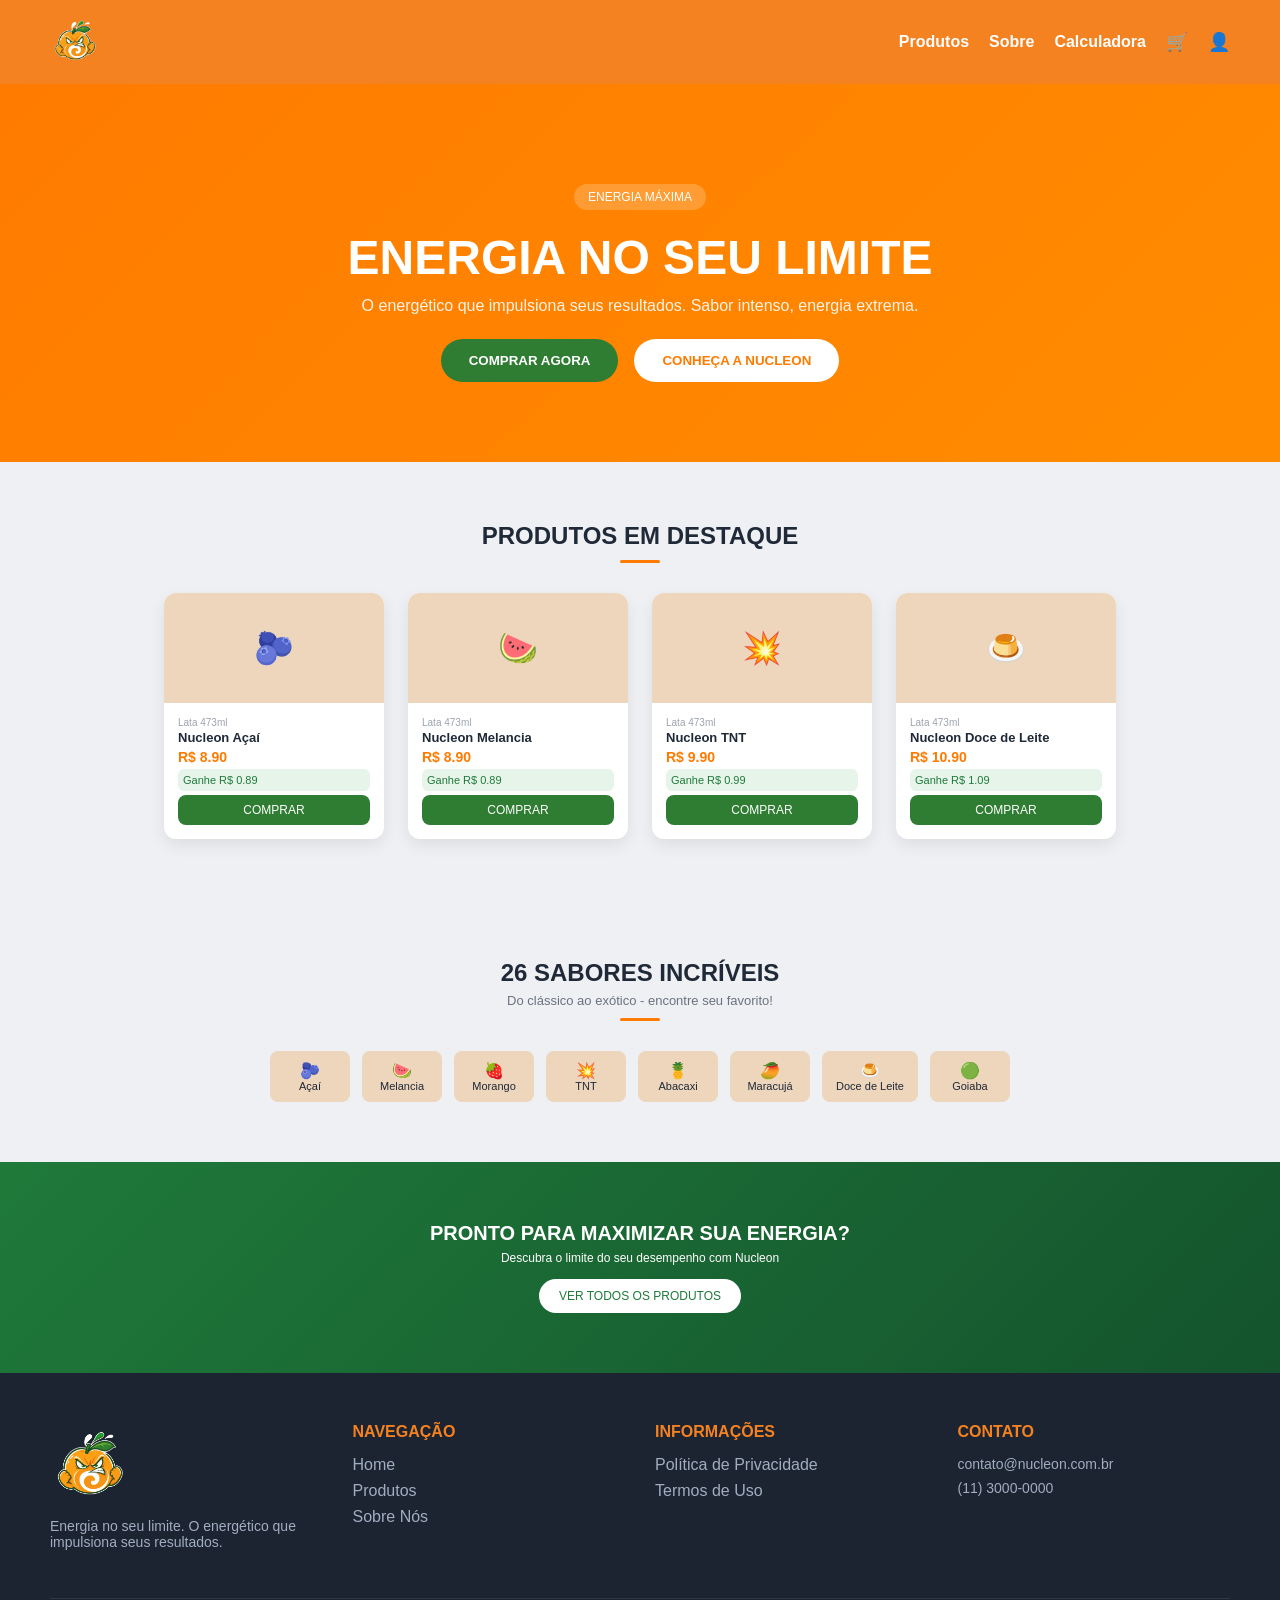
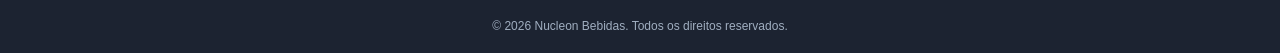
==== index.html @ 339d1299 "Página inicial" ====
<!DOCTYPE html>
<html lang="pt-BR">

<head>
  <meta charset="UTF-8">
  <meta name="viewport" content="width=device-width, initial-scale=1.0">
  <title>Nucleon</title>

  <link rel="stylesheet" href="style.css">
  <link rel="stylesheet" href="styleIndex.css">
  <link href="https://fonts.googleapis.com/css2?family=Inter:wght@400;500;600;700&display=swap" rel="stylesheet">

</head>

<body>

  <!-- Topbar -->

  <header class="topbar">
    <div class="logo-container">
      <!-- Imagem substituindo o texto "energia" -->
      <img src="images/logo.png" alt="Logo Nucleon" class="logo-img">
    </div>
    <nav class="nav-links">
      <a href="produtos.html">Produtos</a>
      <a href="sobre.html">Sobre</a>
      <a href="calculadora.html">Calculadora</a>
      <button class="icon-btn">🛒</button>
      <button class="icon-btn">👤</button>
    </nav>
  </header>

  <!-- Main -->

  <section class="hero">
    <div class="hero-content">
      <span class="badge">ENERGIA MÁXIMA</span>
      <h1>ENERGIA NO SEU LIMITE</h1>
      <p>O energético que impulsiona seus resultados. Sabor intenso, energia extrema.</p>
      <div class="hero-buttons">
        <button class="btn-primary">COMPRAR AGORA</button>
        <button class="btn-secondary">CONHEÇA A NUCLEON</button>
      </div>
    </div>
  </section>

  <section class="section">
    <div class="title">PRODUTOS EM DESTAQUE</div>
    <div class="line"></div>

    <div class="grid">
      <div class="card">
        <div class="card-top">🫐</div>
        <div class="card-body">
          <div class="small">Lata 473ml</div>
          <h4>Nucleon Açaí</h4>
          <div class="price">R$ 8.90</div>
          <div class="cash">Ganhe R$ 0.89</div><button class="btn">COMPRAR</button>
        </div>
      </div>
      <div class="card">
        <div class="card-top">🍉</div>
        <div class="card-body">
          <div class="small">Lata 473ml</div>
          <h4>Nucleon Melancia</h4>
          <div class="price">R$ 8.90</div>
          <div class="cash">Ganhe R$ 0.89</div><button class="btn">COMPRAR</button>
        </div>
      </div>
      <div class="card">
        <div class="card-top">💥</div>
        <div class="card-body">
          <div class="small">Lata 473ml</div>
          <h4>Nucleon TNT</h4>
          <div class="price">R$ 9.90</div>
          <div class="cash">Ganhe R$ 0.99</div><button class="btn">COMPRAR</button>
        </div>
      </div>
      <div class="card">
        <div class="card-top">🍮</div>
        <div class="card-body">
          <div class="small">Lata 473ml</div>
          <h4>Nucleon Doce de Leite</h4>
          <div class="price">R$ 10.90</div>
          <div class="cash">Ganhe R$ 1.09</div><button class="btn">COMPRAR</button>
        </div>
      </div>
    </div>
  </section>

  <section class="section">
    <div class="title">26 SABORES INCRÍVEIS</div>
    <div class="subtitle">Do clássico ao exótico - encontre seu favorito!</div>
    <div class="line"></div>

    <div class="flavors">
      <div class="flavor"><span>🫐</span>Açaí</div>
      <div class="flavor"><span>🍉</span>Melancia</div>
      <div class="flavor"><span>🍓</span>Morango</div>
      <div class="flavor"><span>💥</span>TNT</div>
      <div class="flavor"><span>🍍</span>Abacaxi</div>
      <div class="flavor"><span>🥭</span>Maracujá</div>
      <div class="flavor"><span>🍮</span>Doce de Leite</div>
      <div class="flavor"><span>🟢</span>Goiaba</div>
    </div>
  </section>

  <div class="cta">
    <h2>PRONTO PARA MAXIMIZAR SUA ENERGIA?</h2>
    <p>Descubra o limite do seu desempenho com Nucleon</p>
    <button>VER TODOS OS PRODUTOS</button>
  </div>

  <!-- Footer -->
  <footer class="site-footer">
    <div class="footer-grid">
      <div class="footer-col">
        <img src="images/logo.png" alt="Nucleon" class="footer-logo">
        <p>Energia no seu limite. O energético que impulsiona seus resultados.</p>
      </div>
      <div class="footer-col">
        <h4>NAVEGAÇÃO</h4>
        <a href="index.html">Home</a>
        <a href="produtos.html">Produtos</a>
        <a href="sobre.html">Sobre Nós</a>
      </div>
      <div class="footer-col">
        <h4>INFORMAÇÕES</h4>
        <a href="#">Política de Privacidade</a>
        <a href="#">Termos de Uso</a>
      </div>
      <div class="footer-col">
        <h4>CONTATO</h4>
        <p>contato@nucleon.com.br</p>
        <p>(11) 3000-0000</p>
      </div>
    </div>
    <div class="footer-bottom">
      <p>© 2026 Nucleon Bebidas. Todos os direitos reservados.</p>
    </div>
  </footer>

</body>

</html>
---- style.css ----
/* Reseta margens e define fonte padrão */
* {
    margin: 0;
    padding: 0;
    box-sizing: border-box;
    font-family: sans-serif;
}

/* ================= TOPBAR ================= */
.topbar {
    display: flex;
    justify-content: space-between;
    align-items: center;
    background-color: #f58220;
    padding: 15px 50px;
}

.logo-img {
    height: 50px;
}

.nav-links {
    display: flex;
    align-items: center;
    gap: 20px;
}

.nav-links a {
    color: #ffffff;
    text-decoration: none;
    font-weight: bold;
}

.icon-btn {
    background: none;
    border: none;
    color: white;
    cursor: pointer;
    font-size: 18px;
}

/* ================= FOOTER ================= */
.footer-logo {
    height: 80px;
    /* Define altura padrão */
    margin-bottom: 15px;
    /* Espaçamento entre a logo e o texto */
    display: block;
}

.site-footer {
    background-color: #1c2331;
    color: #ffffff;
    padding: 50px 50px 20px 50px;
}

.footer-grid {
    display: flex;
    justify-content: space-between;
    flex-wrap: wrap;
    gap: 30px;
}

.footer-col {
    flex: 1;
    min-width: 200px;
}

.footer-col h4 {
    color: #f58220;
    margin-bottom: 15px;
}

.footer-col a {
    display: block;
    color: #a0aec0;
    text-decoration: none;
    margin-bottom: 8px;
}

.footer-col p {
    color: #a0aec0;
    margin-bottom: 8px;
    font-size: 14px;
}

.footer-bottom {
    margin-top: 40px;
    padding-top: 20px;
    border-top: 1px solid #2d3748;
    text-align: center;
    font-size: 12px;
    color: #a0aec0;
}
---- styleIndex.css ----
:root{
--orange:#FF7B00;
--green:#1F7A3A;
--bg:#EEF0F3;
--dark:#0B1726;
--soft:#EED6BD;
}

*{margin:0;padding:0;box-sizing:border-box}

body{
font-family:'Inter',sans-serif;
background:var(--bg);
color:#1f2937;
}

.section{padding:60px 20px}
.title{text-align:center;font-size:24px;font-weight:700}
.subtitle{text-align:center;color:#6b7280;margin-top:6px;font-size:13px}
.line{width:40px;height:3px;background:var(--orange);margin:10px auto 30px;border-radius:3px}


.bar{
background:var(--orange);
color:#fff;
padding:10px 40px;
display:flex;
justify-content:space-between;
font-size:12px;
}


.hero{
background:linear-gradient(135deg,#ff7b00,#ff8c00);
color:#fff;
text-align:center;
padding:100px 20px 80px;
}

.hero-content{max-width:800px;margin:auto}

.badge{
display:inline-block;
background:rgba(255,255,255,0.2);
padding:6px 14px;
border-radius:20px;
font-size:12px;
margin-bottom:20px;
}

.hero h1{
font-size:48px;
font-weight:800;
margin-bottom:12px;
}

.hero p{
font-size:16px;
opacity:.9;
}

.hero-buttons{
margin-top:24px;
display:flex;
justify-content:center;
gap:16px;
}

.btn-primary{
background:#2e7d32;
color:#fff;
border:none;
padding:14px 28px;
border-radius:30px;
font-weight:600;
}

.btn-secondary{
background:#fff;
color:#ff7b00;
border:none;
padding:14px 28px;
border-radius:30px;
font-weight:600;
}


.grid{
display:grid;
grid-template-columns:repeat(4,220px);
justify-content:center;
gap:24px;
}

.card{
background:#fff;
border-radius:12px;
box-shadow:0 6px 16px rgba(0,0,0,0.08);
overflow:hidden;
}

.card-top{
background:var(--soft);
height:110px;
display:flex;
align-items:center;
justify-content:center;
font-size:32px;
}

.card-body{padding:14px}

.small{font-size:10px;color:#9ca3af}

.card-body h4{font-size:13px;margin:2px 0}

.price{
color:var(--orange);
font-weight:700;
font-size:14px;
margin:4px 0;
}

.cash{
background:#e6f4ea;
color:#1F7A3A;
font-size:11px;
padding:5px;
border-radius:6px;
margin:4px 0;
}

.btn{
background:#2e7d32;
color:#fff;
border:none;
padding:8px;
border-radius:8px;
width:100%;
font-size:12px;
}


.flavors{
display:flex;
justify-content:center;
gap:12px;
margin-top:20px;
}

.flavor{
background:#EED6BD;
padding:10px 14px;
border-radius:8px;
font-size:11px;
text-align:center;
min-width:80px;
}

.flavor span{
display:block;
font-size:16px;
}


.cta{
background:linear-gradient(135deg,#1F7A3A,#14532d);
color:#fff;
text-align:center;
padding:60px 20px;
}

.cta h2{font-size:20px}
.cta p{font-size:12px;margin-top:6px}

.cta button{
margin-top:14px;
background:#fff;
color:#1F7A3A;
border:none;
padding:10px 20px;
border-radius:20px;
font-size:12px;
}

.bottom{
margin-top:20px;
border-top:1px solid rgba(255,255,255,0.1);
padding-top:10px;
text-align:center;
font-size:11px;
color:#9ca3af;
}


@media(max-width:900px){
.grid{grid-template-columns:repeat(2,1fr)}
.flavors{flex-wrap:wrap}
}
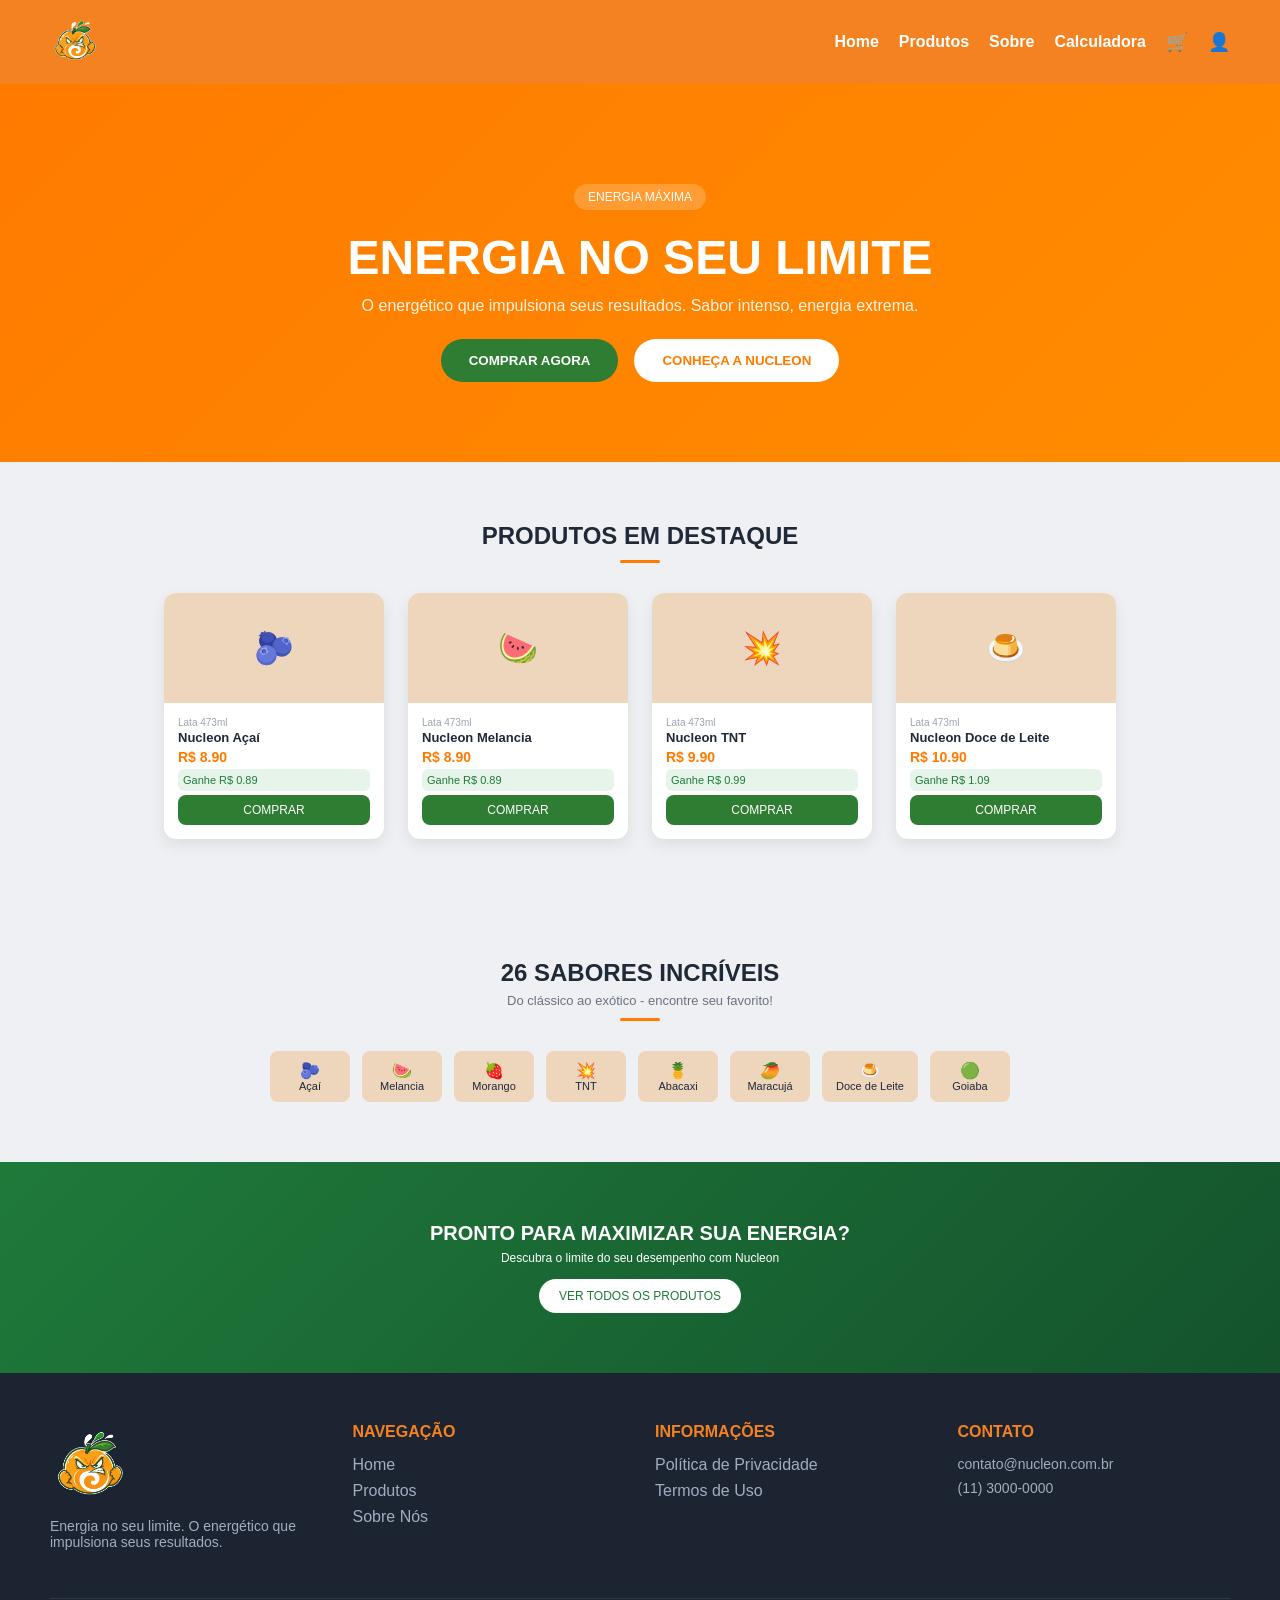
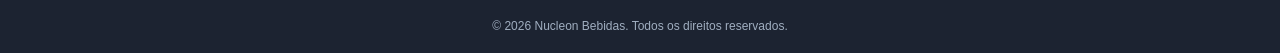
==== commit ebb10a09: "Add files via upload" ====
--- a/index.html
+++ b/index.html
@@ -22,11 +22,12 @@
       <img src="images/logo.png" alt="Logo Nucleon" class="logo-img">
     </div>
     <nav class="nav-links">
-      <a href="produtos.html">Produtos</a>
-      <a href="sobre.html">Sobre</a>
+      <a href="index.html">Home</a>
+      <a href="#">Produtos</a>
+      <a href="#">Sobre</a>
       <a href="calculadora.html">Calculadora</a>
-      <button class="icon-btn">🛒</button>
-      <button class="icon-btn">👤</button>
+      <a href="#"><button class="icon-btn">🛒</button></a>
+      <button class="icon-btn"><a href="login.html">👤</a></button>
     </nav>
   </header>
 
@@ -110,8 +111,8 @@
     <p>Descubra o limite do seu desempenho com Nucleon</p>
     <button>VER TODOS OS PRODUTOS</button>
   </div>
+  <!-- Footer -->
 
-  <!-- Footer -->
   <footer class="site-footer">
     <div class="footer-grid">
       <div class="footer-col">
@@ -121,8 +122,8 @@
       <div class="footer-col">
         <h4>NAVEGAÇÃO</h4>
         <a href="index.html">Home</a>
-        <a href="produtos.html">Produtos</a>
-        <a href="sobre.html">Sobre Nós</a>
+        <a href="#">Produtos</a>
+        <a href="#">Sobre Nós</a>
       </div>
       <div class="footer-col">
         <h4>INFORMAÇÕES</h4>
--- a/styleIndex.css
+++ b/styleIndex.css
@@ -1,200 +1,245 @@
-:root{
---orange:#FF7B00;
---green:#1F7A3A;
---bg:#EEF0F3;
---dark:#0B1726;
---soft:#EED6BD;
-}
-
-*{margin:0;padding:0;box-sizing:border-box}
-
-body{
-font-family:'Inter',sans-serif;
-background:var(--bg);
-color:#1f2937;
-}
-
-.section{padding:60px 20px}
-.title{text-align:center;font-size:24px;font-weight:700}
-.subtitle{text-align:center;color:#6b7280;margin-top:6px;font-size:13px}
-.line{width:40px;height:3px;background:var(--orange);margin:10px auto 30px;border-radius:3px}
-
-
-.bar{
-background:var(--orange);
-color:#fff;
-padding:10px 40px;
-display:flex;
-justify-content:space-between;
-font-size:12px;
-}
-
-
-.hero{
-background:linear-gradient(135deg,#ff7b00,#ff8c00);
-color:#fff;
-text-align:center;
-padding:100px 20px 80px;
-}
-
-.hero-content{max-width:800px;margin:auto}
-
-.badge{
-display:inline-block;
-background:rgba(255,255,255,0.2);
-padding:6px 14px;
-border-radius:20px;
-font-size:12px;
-margin-bottom:20px;
-}
-
-.hero h1{
-font-size:48px;
-font-weight:800;
-margin-bottom:12px;
-}
-
-.hero p{
-font-size:16px;
-opacity:.9;
-}
-
-.hero-buttons{
-margin-top:24px;
-display:flex;
-justify-content:center;
-gap:16px;
-}
-
-.btn-primary{
-background:#2e7d32;
-color:#fff;
-border:none;
-padding:14px 28px;
-border-radius:30px;
-font-weight:600;
-}
-
-.btn-secondary{
-background:#fff;
-color:#ff7b00;
-border:none;
-padding:14px 28px;
-border-radius:30px;
-font-weight:600;
-}
-
-
-.grid{
-display:grid;
-grid-template-columns:repeat(4,220px);
-justify-content:center;
-gap:24px;
-}
-
-.card{
-background:#fff;
-border-radius:12px;
-box-shadow:0 6px 16px rgba(0,0,0,0.08);
-overflow:hidden;
-}
-
-.card-top{
-background:var(--soft);
-height:110px;
-display:flex;
-align-items:center;
-justify-content:center;
-font-size:32px;
-}
-
-.card-body{padding:14px}
-
-.small{font-size:10px;color:#9ca3af}
-
-.card-body h4{font-size:13px;margin:2px 0}
-
-.price{
-color:var(--orange);
-font-weight:700;
-font-size:14px;
-margin:4px 0;
-}
-
-.cash{
-background:#e6f4ea;
-color:#1F7A3A;
-font-size:11px;
-padding:5px;
-border-radius:6px;
-margin:4px 0;
-}
-
-.btn{
-background:#2e7d32;
-color:#fff;
-border:none;
-padding:8px;
-border-radius:8px;
-width:100%;
-font-size:12px;
-}
-
-
-.flavors{
-display:flex;
-justify-content:center;
-gap:12px;
-margin-top:20px;
-}
-
-.flavor{
-background:#EED6BD;
-padding:10px 14px;
-border-radius:8px;
-font-size:11px;
-text-align:center;
-min-width:80px;
-}
-
-.flavor span{
-display:block;
-font-size:16px;
-}
-
-
-.cta{
-background:linear-gradient(135deg,#1F7A3A,#14532d);
-color:#fff;
-text-align:center;
-padding:60px 20px;
-}
-
-.cta h2{font-size:20px}
-.cta p{font-size:12px;margin-top:6px}
-
-.cta button{
-margin-top:14px;
-background:#fff;
-color:#1F7A3A;
-border:none;
-padding:10px 20px;
-border-radius:20px;
-font-size:12px;
-}
-
-.bottom{
-margin-top:20px;
-border-top:1px solid rgba(255,255,255,0.1);
-padding-top:10px;
-text-align:center;
-font-size:11px;
-color:#9ca3af;
-}
-
-
-@media(max-width:900px){
-.grid{grid-template-columns:repeat(2,1fr)}
-.flavors{flex-wrap:wrap}
-}
-
+:root {
+    --orange: #FF7B00;
+    --green: #1F7A3A;
+    --bg: #EEF0F3;
+    --dark: #0B1726;
+    --soft: #EED6BD;
+}
+
+* {
+    margin: 0;
+    padding: 0;
+    box-sizing: border-box
+}
+
+body {
+    font-family: 'Inter', sans-serif;
+    background: var(--bg);
+    color: #1f2937;
+}
+
+.section {
+    padding: 60px 20px
+}
+
+.title {
+    text-align: center;
+    font-size: 24px;
+    font-weight: 700
+}
+
+.subtitle {
+    text-align: center;
+    color: #6b7280;
+    margin-top: 6px;
+    font-size: 13px
+}
+
+.line {
+    width: 40px;
+    height: 3px;
+    background: var(--orange);
+    margin: 10px auto 30px;
+    border-radius: 3px
+}
+
+
+.bar {
+    background: var(--orange);
+    color: #fff;
+    padding: 10px 40px;
+    display: flex;
+    justify-content: space-between;
+    font-size: 12px;
+}
+
+
+.hero {
+    background: linear-gradient(135deg, #ff7b00, #ff8c00);
+    color: #fff;
+    text-align: center;
+    padding: 100px 20px 80px;
+}
+
+.hero-content {
+    max-width: 800px;
+    margin: auto
+}
+
+.badge {
+    display: inline-block;
+    background: rgba(255, 255, 255, 0.2);
+    padding: 6px 14px;
+    border-radius: 20px;
+    font-size: 12px;
+    margin-bottom: 20px;
+}
+
+.hero h1 {
+    font-size: 48px;
+    font-weight: 800;
+    margin-bottom: 12px;
+}
+
+.hero p {
+    font-size: 16px;
+    opacity: .9;
+}
+
+.hero-buttons {
+    margin-top: 24px;
+    display: flex;
+    justify-content: center;
+    gap: 16px;
+}
+
+.btn-primary {
+    background: #2e7d32;
+    color: #fff;
+    border: none;
+    padding: 14px 28px;
+    border-radius: 30px;
+    font-weight: 600;
+}
+
+.btn-secondary {
+    background: #fff;
+    color: #ff7b00;
+    border: none;
+    padding: 14px 28px;
+    border-radius: 30px;
+    font-weight: 600;
+}
+
+
+.grid {
+    display: grid;
+    grid-template-columns: repeat(4, 220px);
+    justify-content: center;
+    gap: 24px;
+}
+
+.card {
+    background: #fff;
+    border-radius: 12px;
+    box-shadow: 0 6px 16px rgba(0, 0, 0, 0.08);
+    overflow: hidden;
+}
+
+.card-top {
+    background: var(--soft);
+    height: 110px;
+    display: flex;
+    align-items: center;
+    justify-content: center;
+    font-size: 32px;
+}
+
+.card-body {
+    padding: 14px
+}
+
+.small {
+    font-size: 10px;
+    color: #9ca3af
+}
+
+.card-body h4 {
+    font-size: 13px;
+    margin: 2px 0
+}
+
+.price {
+    color: var(--orange);
+    font-weight: 700;
+    font-size: 14px;
+    margin: 4px 0;
+}
+
+.cash {
+    background: #e6f4ea;
+    color: #1F7A3A;
+    font-size: 11px;
+    padding: 5px;
+    border-radius: 6px;
+    margin: 4px 0;
+}
+
+.btn {
+    background: #2e7d32;
+    color: #fff;
+    border: none;
+    padding: 8px;
+    border-radius: 8px;
+    width: 100%;
+    font-size: 12px;
+}
+
+
+.flavors {
+    display: flex;
+    justify-content: center;
+    gap: 12px;
+    margin-top: 20px;
+}
+
+.flavor {
+    background: #EED6BD;
+    padding: 10px 14px;
+    border-radius: 8px;
+    font-size: 11px;
+    text-align: center;
+    min-width: 80px;
+}
+
+.flavor span {
+    display: block;
+    font-size: 16px;
+}
+
+
+.cta {
+    background: linear-gradient(135deg, #1F7A3A, #14532d);
+    color: #fff;
+    text-align: center;
+    padding: 60px 20px;
+}
+
+.cta h2 {
+    font-size: 20px
+}
+
+.cta p {
+    font-size: 12px;
+    margin-top: 6px
+}
+
+.cta button {
+    margin-top: 14px;
+    background: #fff;
+    color: #1F7A3A;
+    border: none;
+    padding: 10px 20px;
+    border-radius: 20px;
+    font-size: 12px;
+}
+
+.bottom {
+    margin-top: 20px;
+    border-top: 1px solid rgba(255, 255, 255, 0.1);
+    padding-top: 10px;
+    text-align: center;
+    font-size: 11px;
+    color: #9ca3af;
+}
+
+
+@media(max-width:900px) {
+    .grid {
+        grid-template-columns: repeat(2, 1fr)
+    }
+
+    .flavors {
+        flex-wrap: wrap
+    }
+}
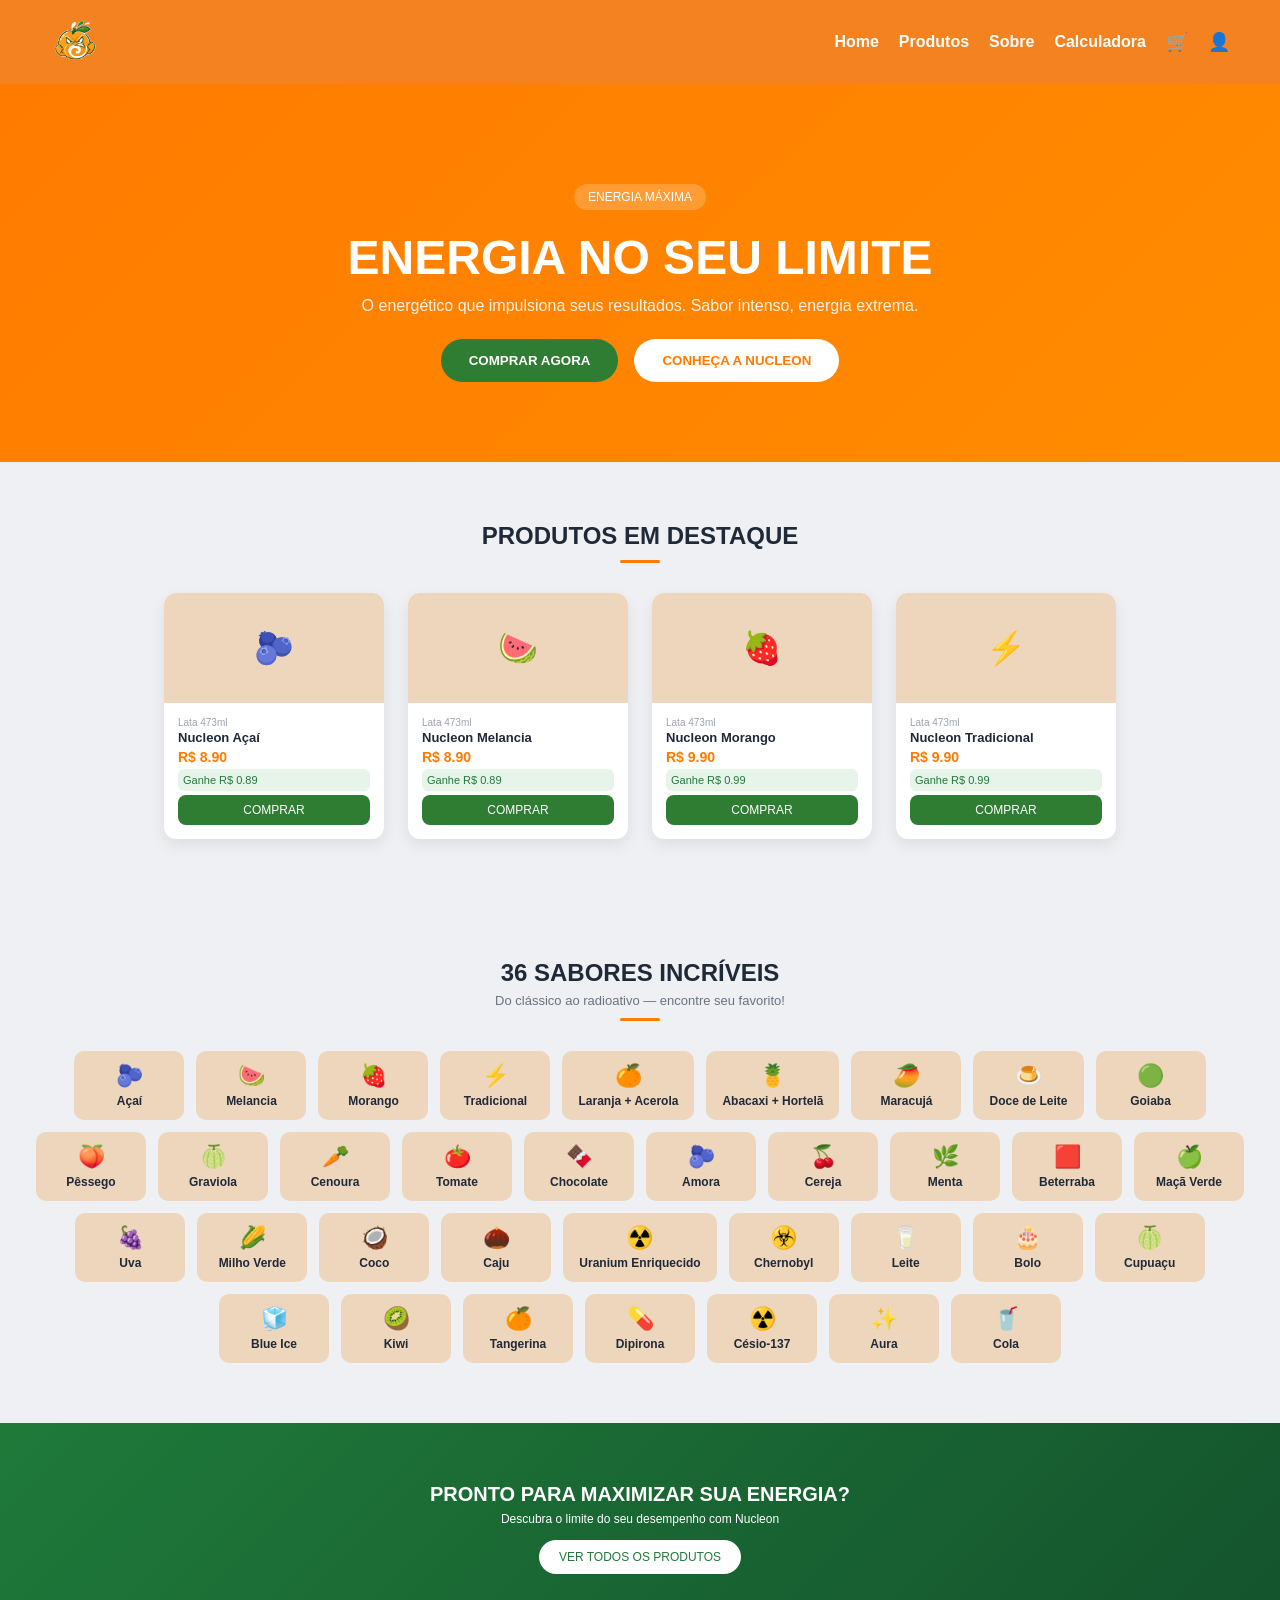
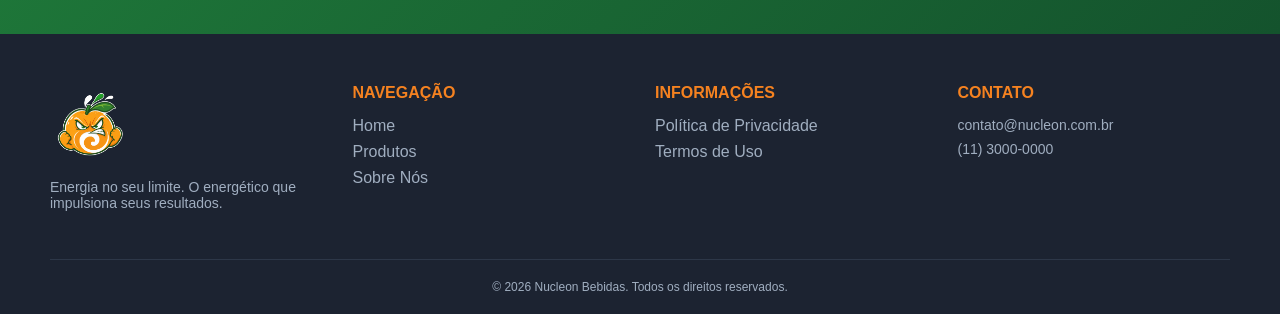
==== commit be50e4fd: "Add files via upload" ====
--- a/index.html
+++ b/index.html
@@ -45,66 +45,101 @@
     </div>
   </section>
 
-  <section class="section">
-    <div class="title">PRODUTOS EM DESTAQUE</div>
-    <div class="line"></div>
+  
+<section class="section">
+  <div class="title">PRODUTOS EM DESTAQUE</div>
+  <div class="line"></div>
 
-    <div class="grid">
-      <div class="card">
-        <div class="card-top">🫐</div>
-        <div class="card-body">
-          <div class="small">Lata 473ml</div>
-          <h4>Nucleon Açaí</h4>
-          <div class="price">R$ 8.90</div>
-          <div class="cash">Ganhe R$ 0.89</div><button class="btn">COMPRAR</button>
-        </div>
-      </div>
-      <div class="card">
-        <div class="card-top">🍉</div>
-        <div class="card-body">
-          <div class="small">Lata 473ml</div>
-          <h4>Nucleon Melancia</h4>
-          <div class="price">R$ 8.90</div>
-          <div class="cash">Ganhe R$ 0.89</div><button class="btn">COMPRAR</button>
-        </div>
-      </div>
-      <div class="card">
-        <div class="card-top">💥</div>
-        <div class="card-body">
-          <div class="small">Lata 473ml</div>
-          <h4>Nucleon TNT</h4>
-          <div class="price">R$ 9.90</div>
-          <div class="cash">Ganhe R$ 0.99</div><button class="btn">COMPRAR</button>
-        </div>
-      </div>
-      <div class="card">
-        <div class="card-top">🍮</div>
-        <div class="card-body">
-          <div class="small">Lata 473ml</div>
-          <h4>Nucleon Doce de Leite</h4>
-          <div class="price">R$ 10.90</div>
-          <div class="cash">Ganhe R$ 1.09</div><button class="btn">COMPRAR</button>
-        </div>
+  <div class="grid">
+    <div class="card">
+      <div class="card-top">🫐</div>
+      <div class="card-body">
+        <div class="small">Lata 473ml</div>
+        <h4>Nucleon Açaí</h4>
+        <div class="price">R$ 8.90</div>
+        <div class="cash">Ganhe R$ 0.89</div>
+        <button class="btn">COMPRAR</button>
       </div>
     </div>
-  </section>
+
+    <div class="card">
+      <div class="card-top">🍉</div>
+      <div class="card-body">
+        <div class="small">Lata 473ml</div>
+        <h4>Nucleon Melancia</h4>
+        <div class="price">R$ 8.90</div>
+        <div class="cash">Ganhe R$ 0.89</div>
+        <button class="btn">COMPRAR</button>
+      </div>
+    </div>
+
+    <div class="card">
+      <div class="card-top">🍓</div>
+      <div class="card-body">
+        <div class="small">Lata 473ml</div>
+        <h4>Nucleon Morango</h4>
+        <div class="price">R$ 9.90</div>
+        <div class="cash">Ganhe R$ 0.99</div>
+        <button class="btn">COMPRAR</button>
+      </div>
+    </div>
+
+    <div class="card">
+      <div class="card-top">⚡</div>
+      <div class="card-body">
+        <div class="small">Lata 473ml</div>
+        <h4>Nucleon Tradicional</h4>
+        <div class="price">R$ 9.90</div>
+        <div class="cash">Ganhe R$ 0.99</div>
+        <button class="btn">COMPRAR</button>
+      </div>
+    </div>
+  </div>
+</section>
 
   <section class="section">
-    <div class="title">26 SABORES INCRÍVEIS</div>
-    <div class="subtitle">Do clássico ao exótico - encontre seu favorito!</div>
-    <div class="line"></div>
+  <div class="title">36 SABORES INCRÍVEIS</div>
+  <div class="subtitle">Do clássico ao radioativo — encontre seu favorito!</div>
+  <div class="line"></div>
 
-    <div class="flavors">
-      <div class="flavor"><span>🫐</span>Açaí</div>
-      <div class="flavor"><span>🍉</span>Melancia</div>
-      <div class="flavor"><span>🍓</span>Morango</div>
-      <div class="flavor"><span>💥</span>TNT</div>
-      <div class="flavor"><span>🍍</span>Abacaxi</div>
-      <div class="flavor"><span>🥭</span>Maracujá</div>
-      <div class="flavor"><span>🍮</span>Doce de Leite</div>
-      <div class="flavor"><span>🟢</span>Goiaba</div>
-    </div>
-  </section>
+  <div class="flavors">
+    <div class="flavor"><span>🫐</span>Açaí</div>
+    <div class="flavor"><span>🍉</span>Melancia</div>
+    <div class="flavor"><span>🍓</span>Morango</div>
+    <div class="flavor"><span>⚡</span>Tradicional</div>
+    <div class="flavor"><span>🍊</span>Laranja + Acerola</div>
+    <div class="flavor"><span>🍍</span>Abacaxi + Hortelã</div>
+    <div class="flavor"><span>🥭</span>Maracujá</div>
+    <div class="flavor"><span>🍮</span>Doce de Leite</div>
+    <div class="flavor"><span>🟢</span>Goiaba</div>
+    <div class="flavor"><span>🍑</span>Pêssego</div>
+    <div class="flavor"><span>🍈</span>Graviola</div>
+    <div class="flavor"><span>🥕</span>Cenoura</div>
+    <div class="flavor"><span>🍅</span>Tomate</div>
+    <div class="flavor"><span>🍫</span>Chocolate</div>
+    <div class="flavor"><span>🫐</span>Amora</div>
+    <div class="flavor"><span>🍒</span>Cereja</div>
+    <div class="flavor"><span>🌿</span>Menta</div>
+    <div class="flavor"><span>🟥</span>Beterraba</div>
+    <div class="flavor"><span>🍏</span>Maçã Verde</div>
+    <div class="flavor"><span>🍇</span>Uva</div>
+    <div class="flavor"><span>🌽</span>Milho Verde</div>
+    <div class="flavor"><span>🥥</span>Coco</div>
+    <div class="flavor"><span>🌰</span>Caju</div>
+    <div class="flavor"><span>☢️</span>Uranium Enriquecido</div>
+    <div class="flavor"><span>☣️</span>Chernobyl</div>
+    <div class="flavor"><span>🥛</span>Leite</div>
+    <div class="flavor"><span>🎂</span>Bolo</div>
+    <div class="flavor"><span>🍈</span>Cupuaçu</div>
+    <div class="flavor"><span>🧊</span>Blue Ice</div>
+    <div class="flavor"><span>🥝</span>Kiwi</div>
+    <div class="flavor"><span>🍊</span>Tangerina</div>
+    <div class="flavor"><span>💊</span>Dipirona</div>
+    <div class="flavor"><span>☢️</span>Césio-137</div>
+    <div class="flavor"><span>✨</span>Aura</div>
+    <div class="flavor"><span>🥤</span>Cola</div>
+  </div>
+</section>
 
   <div class="cta">
     <h2>PRONTO PARA MAXIMIZAR SUA ENERGIA?</h2>
--- a/styleIndex.css
+++ b/styleIndex.css
@@ -1,245 +1,275 @@
-:root {
-    --orange: #FF7B00;
-    --green: #1F7A3A;
-    --bg: #EEF0F3;
-    --dark: #0B1726;
-    --soft: #EED6BD;
-}
-
-* {
-    margin: 0;
-    padding: 0;
-    box-sizing: border-box
-}
-
-body {
-    font-family: 'Inter', sans-serif;
-    background: var(--bg);
-    color: #1f2937;
-}
-
-.section {
-    padding: 60px 20px
-}
-
-.title {
-    text-align: center;
-    font-size: 24px;
-    font-weight: 700
-}
-
-.subtitle {
-    text-align: center;
-    color: #6b7280;
-    margin-top: 6px;
-    font-size: 13px
-}
-
-.line {
-    width: 40px;
-    height: 3px;
-    background: var(--orange);
-    margin: 10px auto 30px;
-    border-radius: 3px
-}
-
-
-.bar {
-    background: var(--orange);
-    color: #fff;
-    padding: 10px 40px;
-    display: flex;
-    justify-content: space-between;
-    font-size: 12px;
-}
-
-
-.hero {
-    background: linear-gradient(135deg, #ff7b00, #ff8c00);
-    color: #fff;
-    text-align: center;
-    padding: 100px 20px 80px;
-}
-
-.hero-content {
-    max-width: 800px;
-    margin: auto
-}
-
-.badge {
-    display: inline-block;
-    background: rgba(255, 255, 255, 0.2);
-    padding: 6px 14px;
-    border-radius: 20px;
-    font-size: 12px;
-    margin-bottom: 20px;
-}
-
-.hero h1 {
-    font-size: 48px;
-    font-weight: 800;
-    margin-bottom: 12px;
-}
-
-.hero p {
-    font-size: 16px;
-    opacity: .9;
-}
-
-.hero-buttons {
-    margin-top: 24px;
-    display: flex;
-    justify-content: center;
-    gap: 16px;
-}
-
-.btn-primary {
-    background: #2e7d32;
-    color: #fff;
-    border: none;
-    padding: 14px 28px;
-    border-radius: 30px;
-    font-weight: 600;
-}
-
-.btn-secondary {
-    background: #fff;
-    color: #ff7b00;
-    border: none;
-    padding: 14px 28px;
-    border-radius: 30px;
-    font-weight: 600;
-}
-
-
-.grid {
-    display: grid;
-    grid-template-columns: repeat(4, 220px);
-    justify-content: center;
-    gap: 24px;
-}
-
-.card {
-    background: #fff;
-    border-radius: 12px;
-    box-shadow: 0 6px 16px rgba(0, 0, 0, 0.08);
-    overflow: hidden;
-}
-
-.card-top {
-    background: var(--soft);
-    height: 110px;
-    display: flex;
-    align-items: center;
-    justify-content: center;
-    font-size: 32px;
-}
-
-.card-body {
-    padding: 14px
-}
-
-.small {
-    font-size: 10px;
-    color: #9ca3af
-}
-
-.card-body h4 {
-    font-size: 13px;
-    margin: 2px 0
-}
-
-.price {
-    color: var(--orange);
-    font-weight: 700;
-    font-size: 14px;
-    margin: 4px 0;
-}
-
-.cash {
-    background: #e6f4ea;
-    color: #1F7A3A;
-    font-size: 11px;
-    padding: 5px;
-    border-radius: 6px;
-    margin: 4px 0;
-}
-
-.btn {
-    background: #2e7d32;
-    color: #fff;
-    border: none;
-    padding: 8px;
-    border-radius: 8px;
-    width: 100%;
-    font-size: 12px;
-}
-
-
-.flavors {
-    display: flex;
-    justify-content: center;
-    gap: 12px;
-    margin-top: 20px;
-}
-
-.flavor {
-    background: #EED6BD;
-    padding: 10px 14px;
-    border-radius: 8px;
-    font-size: 11px;
-    text-align: center;
-    min-width: 80px;
-}
-
-.flavor span {
-    display: block;
-    font-size: 16px;
-}
-
-
-.cta {
-    background: linear-gradient(135deg, #1F7A3A, #14532d);
-    color: #fff;
-    text-align: center;
-    padding: 60px 20px;
-}
-
-.cta h2 {
-    font-size: 20px
-}
-
-.cta p {
-    font-size: 12px;
-    margin-top: 6px
-}
-
-.cta button {
-    margin-top: 14px;
-    background: #fff;
-    color: #1F7A3A;
-    border: none;
-    padding: 10px 20px;
-    border-radius: 20px;
-    font-size: 12px;
-}
-
-.bottom {
-    margin-top: 20px;
-    border-top: 1px solid rgba(255, 255, 255, 0.1);
-    padding-top: 10px;
-    text-align: center;
-    font-size: 11px;
-    color: #9ca3af;
-}
-
-
-@media(max-width:900px) {
-    .grid {
-        grid-template-columns: repeat(2, 1fr)
-    }
-
-    .flavors {
-        flex-wrap: wrap
-    }
+:root {
+    --orange: #FF7B00;
+    --green: #1F7A3A;
+    --bg: #EEF0F3;
+    --dark: #0B1726;
+    --soft: #EED6BD;
+}
+
+* {
+    margin: 0;
+    padding: 0;
+    box-sizing: border-box
+}
+
+body {
+    font-family: 'Inter', sans-serif;
+    background: var(--bg);
+    color: #1f2937;
+}
+
+.section {
+    padding: 60px 20px
+}
+
+.title {
+    text-align: center;
+    font-size: 24px;
+    font-weight: 700
+}
+
+.subtitle {
+    text-align: center;
+    color: #6b7280;
+    margin-top: 6px;
+    font-size: 13px
+}
+
+.line {
+    width: 40px;
+    height: 3px;
+    background: var(--orange);
+    margin: 10px auto 30px;
+    border-radius: 3px
+}
+
+
+.bar {
+    background: var(--orange);
+    color: #fff;
+    padding: 10px 40px;
+    display: flex;
+    justify-content: space-between;
+    font-size: 12px;
+}
+
+
+.hero {
+    background: linear-gradient(135deg, #ff7b00, #ff8c00);
+    color: #fff;
+    text-align: center;
+    padding: 100px 20px 80px;
+}
+
+.hero-content {
+    max-width: 800px;
+    margin: auto
+}
+
+.badge {
+    display: inline-block;
+    background: rgba(255, 255, 255, 0.2);
+    padding: 6px 14px;
+    border-radius: 20px;
+    font-size: 12px;
+    margin-bottom: 20px;
+}
+
+.hero h1 {
+    font-size: 48px;
+    font-weight: 800;
+    margin-bottom: 12px;
+}
+
+.hero p {
+    font-size: 16px;
+    opacity: .9;
+}
+
+.hero-buttons {
+    margin-top: 24px;
+    display: flex;
+    justify-content: center;
+    gap: 16px;
+}
+
+.btn-primary {
+    background: #2e7d32;
+    color: #fff;
+    border: none;
+    padding: 14px 28px;
+    border-radius: 30px;
+    font-weight: 600;
+}
+
+.btn-secondary {
+    background: #fff;
+    color: #ff7b00;
+    border: none;
+    padding: 14px 28px;
+    border-radius: 30px;
+    font-weight: 600;
+}
+
+
+.grid {
+    display: grid;
+    grid-template-columns: repeat(4, 220px);
+    justify-content: center;
+    gap: 24px;
+}
+
+.card {
+    background: #fff;
+    border-radius: 12px;
+    box-shadow: 0 6px 16px rgba(0, 0, 0, 0.08);
+    overflow: hidden;
+}
+
+.card-top {
+    background: var(--soft);
+    height: 110px;
+    display: flex;
+    align-items: center;
+    justify-content: center;
+    font-size: 32px;
+}
+
+.card-body {
+    padding: 14px
+}
+
+.small {
+    font-size: 10px;
+    color: #9ca3af
+}
+
+.card-body h4 {
+    font-size: 13px;
+    margin: 2px 0
+}
+
+.price {
+    color: var(--orange);
+    font-weight: 700;
+    font-size: 14px;
+    margin: 4px 0;
+}
+
+.cash {
+    background: #e6f4ea;
+    color: #1F7A3A;
+    font-size: 11px;
+    padding: 5px;
+    border-radius: 6px;
+    margin: 4px 0;
+}
+
+.btn {
+    background: #2e7d32;
+    color: #fff;
+    border: none;
+    padding: 8px;
+    border-radius: 8px;
+    width: 100%;
+    font-size: 12px;
+}
+
+
+.flavors {
+    display: flex;
+    justify-content: center;
+    gap: 12px;
+    margin-top: 20px;
+}
+
+.flavor {
+    background: #EED6BD;
+    padding: 10px 14px;
+    border-radius: 8px;
+    font-size: 11px;
+    text-align: center;
+    min-width: 80px;
+}
+
+.flavor span {
+    display: block;
+    font-size: 16px;
+}
+
+
+.cta {
+    background: linear-gradient(135deg, #1F7A3A, #14532d);
+    color: #fff;
+    text-align: center;
+    padding: 60px 20px;
+}
+
+.cta h2 {
+    font-size: 20px
+}
+
+.cta p {
+    font-size: 12px;
+    margin-top: 6px
+}
+
+.cta button {
+    margin-top: 14px;
+    background: #fff;
+    color: #1F7A3A;
+    border: none;
+    padding: 10px 20px;
+    border-radius: 20px;
+    font-size: 12px;
+}
+
+.bottom {
+    margin-top: 20px;
+    border-top: 1px solid rgba(255, 255, 255, 0.1);
+    padding-top: 10px;
+    text-align: center;
+    font-size: 11px;
+    color: #9ca3af;
+}
+
+
+@media(max-width:900px) {
+    .grid {
+        grid-template-columns: repeat(2, 1fr)
+    }
+
+    .flavors {
+        flex-wrap: wrap
+    }
+}
+
+.flavors {
+    display: flex;
+    justify-content: center;
+    gap: 12px;
+    margin-top: 20px;
+    flex-wrap: wrap;
+}
+
+.flavor {
+    background: #EED6BD;
+    padding: 12px 16px;
+    border-radius: 10px;
+    font-size: 12px;
+    text-align: center;
+    min-width: 110px;
+    font-weight: 600;
+    transition: 0.3s;
+}
+
+.flavor:hover {
+    transform: translateY(-4px);
+    background: #ffddb9;
+}
+
+.flavor span {
+    display: block;
+    font-size: 22px;
+    margin-bottom: 5px;
 }
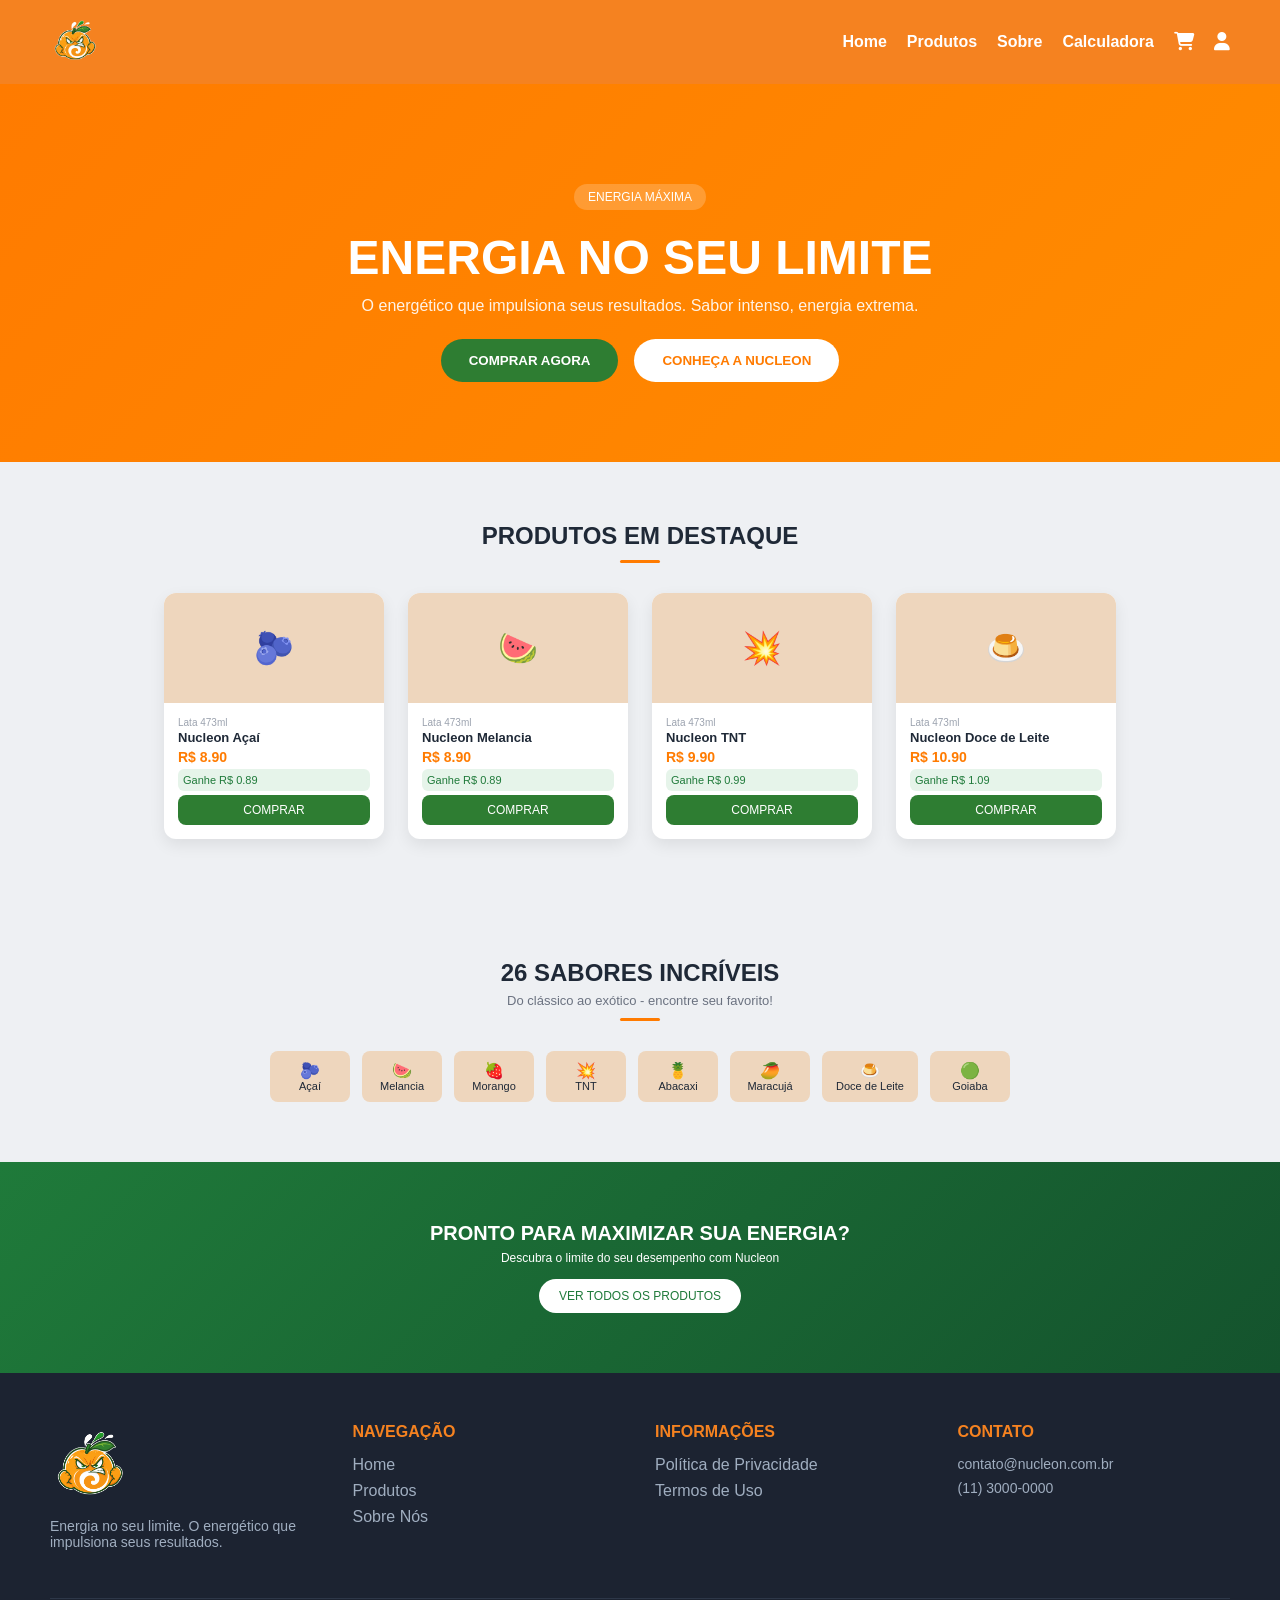
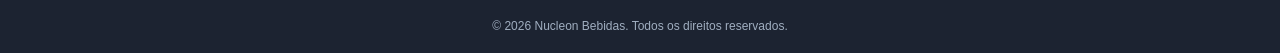
==== commit 714e4b72: "feat: Adicionado tela e topbar Adicionado a tela "sobre.html" Header alterado" ====
--- a/index.html
+++ b/index.html
@@ -9,6 +9,7 @@
   <link rel="stylesheet" href="style.css">
   <link rel="stylesheet" href="styleIndex.css">
   <link href="https://fonts.googleapis.com/css2?family=Inter:wght@400;500;600;700&display=swap" rel="stylesheet">
+  <link rel="stylesheet" href="https://cdnjs.cloudflare.com/ajax/libs/font-awesome/6.4.0/css/all.min.css">
 
 </head>
 
@@ -18,16 +19,15 @@
 
   <header class="topbar">
     <div class="logo-container">
-      <!-- Imagem substituindo o texto "energia" -->
       <img src="images/logo.png" alt="Logo Nucleon" class="logo-img">
     </div>
     <nav class="nav-links">
       <a href="index.html">Home</a>
       <a href="#">Produtos</a>
-      <a href="#">Sobre</a>
+      <a href="sobre.html">Sobre</a>
       <a href="calculadora.html">Calculadora</a>
-      <a href="#"><button class="icon-btn">🛒</button></a>
-      <button class="icon-btn"><a href="login.html">👤</a></button>
+      <a href="#"><button class="icon-btn"><i class="fa-solid fa-cart-shopping"></i></button></a>
+      <a href="login.html"><button class="icon-btn"><i class="fa-solid fa-user"></i></button></a>
     </nav>
   </header>
 
@@ -45,101 +45,66 @@
     </div>
   </section>
 
-  
-<section class="section">
-  <div class="title">PRODUTOS EM DESTAQUE</div>
-  <div class="line"></div>
+  <section class="section">
+    <div class="title">PRODUTOS EM DESTAQUE</div>
+    <div class="line"></div>
 
-  <div class="grid">
-    <div class="card">
-      <div class="card-top">🫐</div>
-      <div class="card-body">
-        <div class="small">Lata 473ml</div>
-        <h4>Nucleon Açaí</h4>
-        <div class="price">R$ 8.90</div>
-        <div class="cash">Ganhe R$ 0.89</div>
-        <button class="btn">COMPRAR</button>
+    <div class="grid">
+      <div class="card">
+        <div class="card-top">🫐</div>
+        <div class="card-body">
+          <div class="small">Lata 473ml</div>
+          <h4>Nucleon Açaí</h4>
+          <div class="price">R$ 8.90</div>
+          <div class="cash">Ganhe R$ 0.89</div><button class="btn">COMPRAR</button>
+        </div>
+      </div>
+      <div class="card">
+        <div class="card-top">🍉</div>
+        <div class="card-body">
+          <div class="small">Lata 473ml</div>
+          <h4>Nucleon Melancia</h4>
+          <div class="price">R$ 8.90</div>
+          <div class="cash">Ganhe R$ 0.89</div><button class="btn">COMPRAR</button>
+        </div>
+      </div>
+      <div class="card">
+        <div class="card-top">💥</div>
+        <div class="card-body">
+          <div class="small">Lata 473ml</div>
+          <h4>Nucleon TNT</h4>
+          <div class="price">R$ 9.90</div>
+          <div class="cash">Ganhe R$ 0.99</div><button class="btn">COMPRAR</button>
+        </div>
+      </div>
+      <div class="card">
+        <div class="card-top">🍮</div>
+        <div class="card-body">
+          <div class="small">Lata 473ml</div>
+          <h4>Nucleon Doce de Leite</h4>
+          <div class="price">R$ 10.90</div>
+          <div class="cash">Ganhe R$ 1.09</div><button class="btn">COMPRAR</button>
+        </div>
       </div>
     </div>
-
-    <div class="card">
-      <div class="card-top">🍉</div>
-      <div class="card-body">
-        <div class="small">Lata 473ml</div>
-        <h4>Nucleon Melancia</h4>
-        <div class="price">R$ 8.90</div>
-        <div class="cash">Ganhe R$ 0.89</div>
-        <button class="btn">COMPRAR</button>
-      </div>
-    </div>
-
-    <div class="card">
-      <div class="card-top">🍓</div>
-      <div class="card-body">
-        <div class="small">Lata 473ml</div>
-        <h4>Nucleon Morango</h4>
-        <div class="price">R$ 9.90</div>
-        <div class="cash">Ganhe R$ 0.99</div>
-        <button class="btn">COMPRAR</button>
-      </div>
-    </div>
-
-    <div class="card">
-      <div class="card-top">⚡</div>
-      <div class="card-body">
-        <div class="small">Lata 473ml</div>
-        <h4>Nucleon Tradicional</h4>
-        <div class="price">R$ 9.90</div>
-        <div class="cash">Ganhe R$ 0.99</div>
-        <button class="btn">COMPRAR</button>
-      </div>
-    </div>
-  </div>
-</section>
+  </section>
 
   <section class="section">
-  <div class="title">36 SABORES INCRÍVEIS</div>
-  <div class="subtitle">Do clássico ao radioativo — encontre seu favorito!</div>
-  <div class="line"></div>
+    <div class="title">26 SABORES INCRÍVEIS</div>
+    <div class="subtitle">Do clássico ao exótico - encontre seu favorito!</div>
+    <div class="line"></div>
 
-  <div class="flavors">
-    <div class="flavor"><span>🫐</span>Açaí</div>
-    <div class="flavor"><span>🍉</span>Melancia</div>
-    <div class="flavor"><span>🍓</span>Morango</div>
-    <div class="flavor"><span>⚡</span>Tradicional</div>
-    <div class="flavor"><span>🍊</span>Laranja + Acerola</div>
-    <div class="flavor"><span>🍍</span>Abacaxi + Hortelã</div>
-    <div class="flavor"><span>🥭</span>Maracujá</div>
-    <div class="flavor"><span>🍮</span>Doce de Leite</div>
-    <div class="flavor"><span>🟢</span>Goiaba</div>
-    <div class="flavor"><span>🍑</span>Pêssego</div>
-    <div class="flavor"><span>🍈</span>Graviola</div>
-    <div class="flavor"><span>🥕</span>Cenoura</div>
-    <div class="flavor"><span>🍅</span>Tomate</div>
-    <div class="flavor"><span>🍫</span>Chocolate</div>
-    <div class="flavor"><span>🫐</span>Amora</div>
-    <div class="flavor"><span>🍒</span>Cereja</div>
-    <div class="flavor"><span>🌿</span>Menta</div>
-    <div class="flavor"><span>🟥</span>Beterraba</div>
-    <div class="flavor"><span>🍏</span>Maçã Verde</div>
-    <div class="flavor"><span>🍇</span>Uva</div>
-    <div class="flavor"><span>🌽</span>Milho Verde</div>
-    <div class="flavor"><span>🥥</span>Coco</div>
-    <div class="flavor"><span>🌰</span>Caju</div>
-    <div class="flavor"><span>☢️</span>Uranium Enriquecido</div>
-    <div class="flavor"><span>☣️</span>Chernobyl</div>
-    <div class="flavor"><span>🥛</span>Leite</div>
-    <div class="flavor"><span>🎂</span>Bolo</div>
-    <div class="flavor"><span>🍈</span>Cupuaçu</div>
-    <div class="flavor"><span>🧊</span>Blue Ice</div>
-    <div class="flavor"><span>🥝</span>Kiwi</div>
-    <div class="flavor"><span>🍊</span>Tangerina</div>
-    <div class="flavor"><span>💊</span>Dipirona</div>
-    <div class="flavor"><span>☢️</span>Césio-137</div>
-    <div class="flavor"><span>✨</span>Aura</div>
-    <div class="flavor"><span>🥤</span>Cola</div>
-  </div>
-</section>
+    <div class="flavors">
+      <div class="flavor"><span>🫐</span>Açaí</div>
+      <div class="flavor"><span>🍉</span>Melancia</div>
+      <div class="flavor"><span>🍓</span>Morango</div>
+      <div class="flavor"><span>💥</span>TNT</div>
+      <div class="flavor"><span>🍍</span>Abacaxi</div>
+      <div class="flavor"><span>🥭</span>Maracujá</div>
+      <div class="flavor"><span>🍮</span>Doce de Leite</div>
+      <div class="flavor"><span>🟢</span>Goiaba</div>
+    </div>
+  </section>
 
   <div class="cta">
     <h2>PRONTO PARA MAXIMIZAR SUA ENERGIA?</h2>
--- a/styleIndex.css
+++ b/styleIndex.css
@@ -242,34 +242,4 @@
     .flavors {
         flex-wrap: wrap
     }
-}
-
-.flavors {
-    display: flex;
-    justify-content: center;
-    gap: 12px;
-    margin-top: 20px;
-    flex-wrap: wrap;
-}
-
-.flavor {
-    background: #EED6BD;
-    padding: 12px 16px;
-    border-radius: 10px;
-    font-size: 12px;
-    text-align: center;
-    min-width: 110px;
-    font-weight: 600;
-    transition: 0.3s;
-}
-
-.flavor:hover {
-    transform: translateY(-4px);
-    background: #ffddb9;
-}
-
-.flavor span {
-    display: block;
-    font-size: 22px;
-    margin-bottom: 5px;
 }
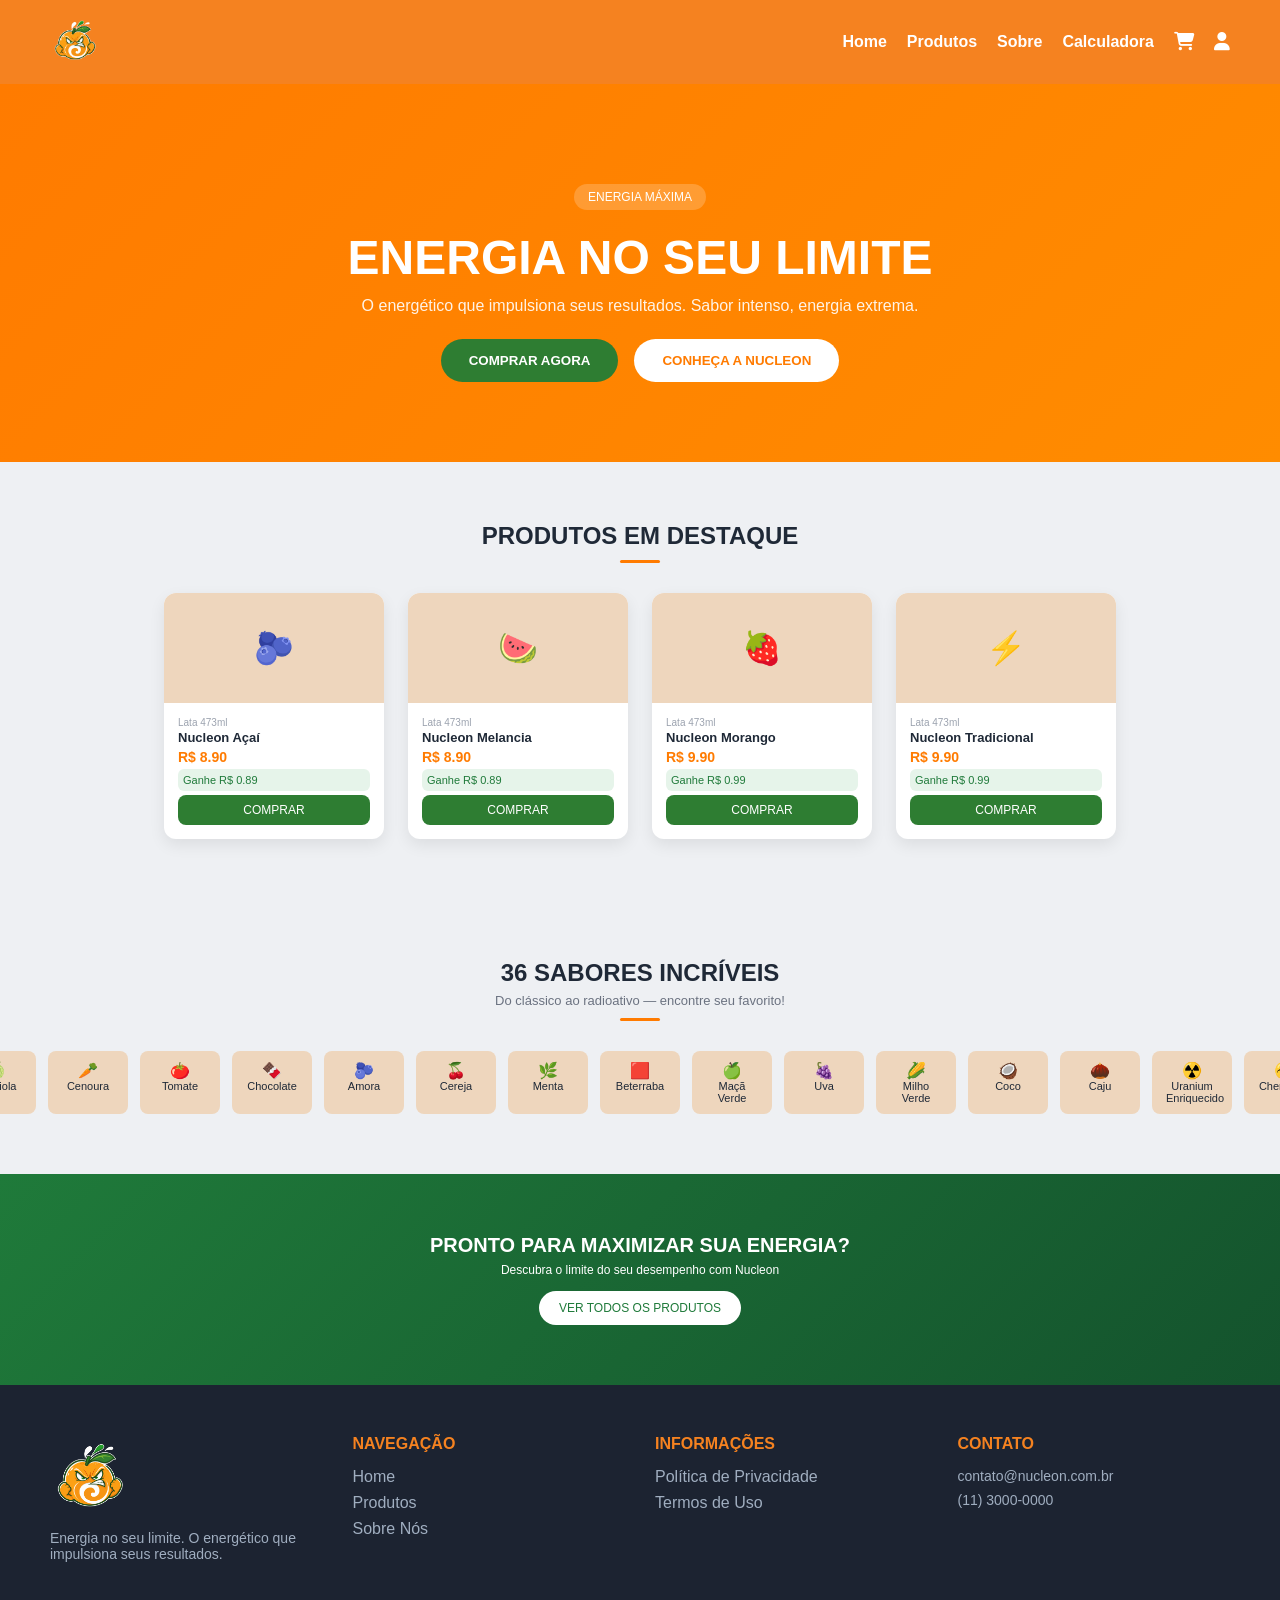
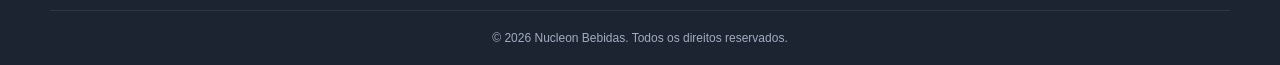
==== commit a01d86be: "Merge branch 'main' into Index-atualizado-+-calculadora-atualizada" ====
--- a/index.html
+++ b/index.html
@@ -45,66 +45,101 @@
     </div>
   </section>
 
-  <section class="section">
-    <div class="title">PRODUTOS EM DESTAQUE</div>
-    <div class="line"></div>
+  
+<section class="section">
+  <div class="title">PRODUTOS EM DESTAQUE</div>
+  <div class="line"></div>
 
-    <div class="grid">
-      <div class="card">
-        <div class="card-top">🫐</div>
-        <div class="card-body">
-          <div class="small">Lata 473ml</div>
-          <h4>Nucleon Açaí</h4>
-          <div class="price">R$ 8.90</div>
-          <div class="cash">Ganhe R$ 0.89</div><button class="btn">COMPRAR</button>
-        </div>
-      </div>
-      <div class="card">
-        <div class="card-top">🍉</div>
-        <div class="card-body">
-          <div class="small">Lata 473ml</div>
-          <h4>Nucleon Melancia</h4>
-          <div class="price">R$ 8.90</div>
-          <div class="cash">Ganhe R$ 0.89</div><button class="btn">COMPRAR</button>
-        </div>
-      </div>
-      <div class="card">
-        <div class="card-top">💥</div>
-        <div class="card-body">
-          <div class="small">Lata 473ml</div>
-          <h4>Nucleon TNT</h4>
-          <div class="price">R$ 9.90</div>
-          <div class="cash">Ganhe R$ 0.99</div><button class="btn">COMPRAR</button>
-        </div>
-      </div>
-      <div class="card">
-        <div class="card-top">🍮</div>
-        <div class="card-body">
-          <div class="small">Lata 473ml</div>
-          <h4>Nucleon Doce de Leite</h4>
-          <div class="price">R$ 10.90</div>
-          <div class="cash">Ganhe R$ 1.09</div><button class="btn">COMPRAR</button>
-        </div>
+  <div class="grid">
+    <div class="card">
+      <div class="card-top">🫐</div>
+      <div class="card-body">
+        <div class="small">Lata 473ml</div>
+        <h4>Nucleon Açaí</h4>
+        <div class="price">R$ 8.90</div>
+        <div class="cash">Ganhe R$ 0.89</div>
+        <button class="btn">COMPRAR</button>
       </div>
     </div>
-  </section>
+
+    <div class="card">
+      <div class="card-top">🍉</div>
+      <div class="card-body">
+        <div class="small">Lata 473ml</div>
+        <h4>Nucleon Melancia</h4>
+        <div class="price">R$ 8.90</div>
+        <div class="cash">Ganhe R$ 0.89</div>
+        <button class="btn">COMPRAR</button>
+      </div>
+    </div>
+
+    <div class="card">
+      <div class="card-top">🍓</div>
+      <div class="card-body">
+        <div class="small">Lata 473ml</div>
+        <h4>Nucleon Morango</h4>
+        <div class="price">R$ 9.90</div>
+        <div class="cash">Ganhe R$ 0.99</div>
+        <button class="btn">COMPRAR</button>
+      </div>
+    </div>
+
+    <div class="card">
+      <div class="card-top">⚡</div>
+      <div class="card-body">
+        <div class="small">Lata 473ml</div>
+        <h4>Nucleon Tradicional</h4>
+        <div class="price">R$ 9.90</div>
+        <div class="cash">Ganhe R$ 0.99</div>
+        <button class="btn">COMPRAR</button>
+      </div>
+    </div>
+  </div>
+</section>
 
   <section class="section">
-    <div class="title">26 SABORES INCRÍVEIS</div>
-    <div class="subtitle">Do clássico ao exótico - encontre seu favorito!</div>
-    <div class="line"></div>
+  <div class="title">36 SABORES INCRÍVEIS</div>
+  <div class="subtitle">Do clássico ao radioativo — encontre seu favorito!</div>
+  <div class="line"></div>
 
-    <div class="flavors">
-      <div class="flavor"><span>🫐</span>Açaí</div>
-      <div class="flavor"><span>🍉</span>Melancia</div>
-      <div class="flavor"><span>🍓</span>Morango</div>
-      <div class="flavor"><span>💥</span>TNT</div>
-      <div class="flavor"><span>🍍</span>Abacaxi</div>
-      <div class="flavor"><span>🥭</span>Maracujá</div>
-      <div class="flavor"><span>🍮</span>Doce de Leite</div>
-      <div class="flavor"><span>🟢</span>Goiaba</div>
-    </div>
-  </section>
+  <div class="flavors">
+    <div class="flavor"><span>🫐</span>Açaí</div>
+    <div class="flavor"><span>🍉</span>Melancia</div>
+    <div class="flavor"><span>🍓</span>Morango</div>
+    <div class="flavor"><span>⚡</span>Tradicional</div>
+    <div class="flavor"><span>🍊</span>Laranja + Acerola</div>
+    <div class="flavor"><span>🍍</span>Abacaxi + Hortelã</div>
+    <div class="flavor"><span>🥭</span>Maracujá</div>
+    <div class="flavor"><span>🍮</span>Doce de Leite</div>
+    <div class="flavor"><span>🟢</span>Goiaba</div>
+    <div class="flavor"><span>🍑</span>Pêssego</div>
+    <div class="flavor"><span>🍈</span>Graviola</div>
+    <div class="flavor"><span>🥕</span>Cenoura</div>
+    <div class="flavor"><span>🍅</span>Tomate</div>
+    <div class="flavor"><span>🍫</span>Chocolate</div>
+    <div class="flavor"><span>🫐</span>Amora</div>
+    <div class="flavor"><span>🍒</span>Cereja</div>
+    <div class="flavor"><span>🌿</span>Menta</div>
+    <div class="flavor"><span>🟥</span>Beterraba</div>
+    <div class="flavor"><span>🍏</span>Maçã Verde</div>
+    <div class="flavor"><span>🍇</span>Uva</div>
+    <div class="flavor"><span>🌽</span>Milho Verde</div>
+    <div class="flavor"><span>🥥</span>Coco</div>
+    <div class="flavor"><span>🌰</span>Caju</div>
+    <div class="flavor"><span>☢️</span>Uranium Enriquecido</div>
+    <div class="flavor"><span>☣️</span>Chernobyl</div>
+    <div class="flavor"><span>🥛</span>Leite</div>
+    <div class="flavor"><span>🎂</span>Bolo</div>
+    <div class="flavor"><span>🍈</span>Cupuaçu</div>
+    <div class="flavor"><span>🧊</span>Blue Ice</div>
+    <div class="flavor"><span>🥝</span>Kiwi</div>
+    <div class="flavor"><span>🍊</span>Tangerina</div>
+    <div class="flavor"><span>💊</span>Dipirona</div>
+    <div class="flavor"><span>☢️</span>Césio-137</div>
+    <div class="flavor"><span>✨</span>Aura</div>
+    <div class="flavor"><span>🥤</span>Cola</div>
+  </div>
+</section>
 
   <div class="cta">
     <h2>PRONTO PARA MAXIMIZAR SUA ENERGIA?</h2>
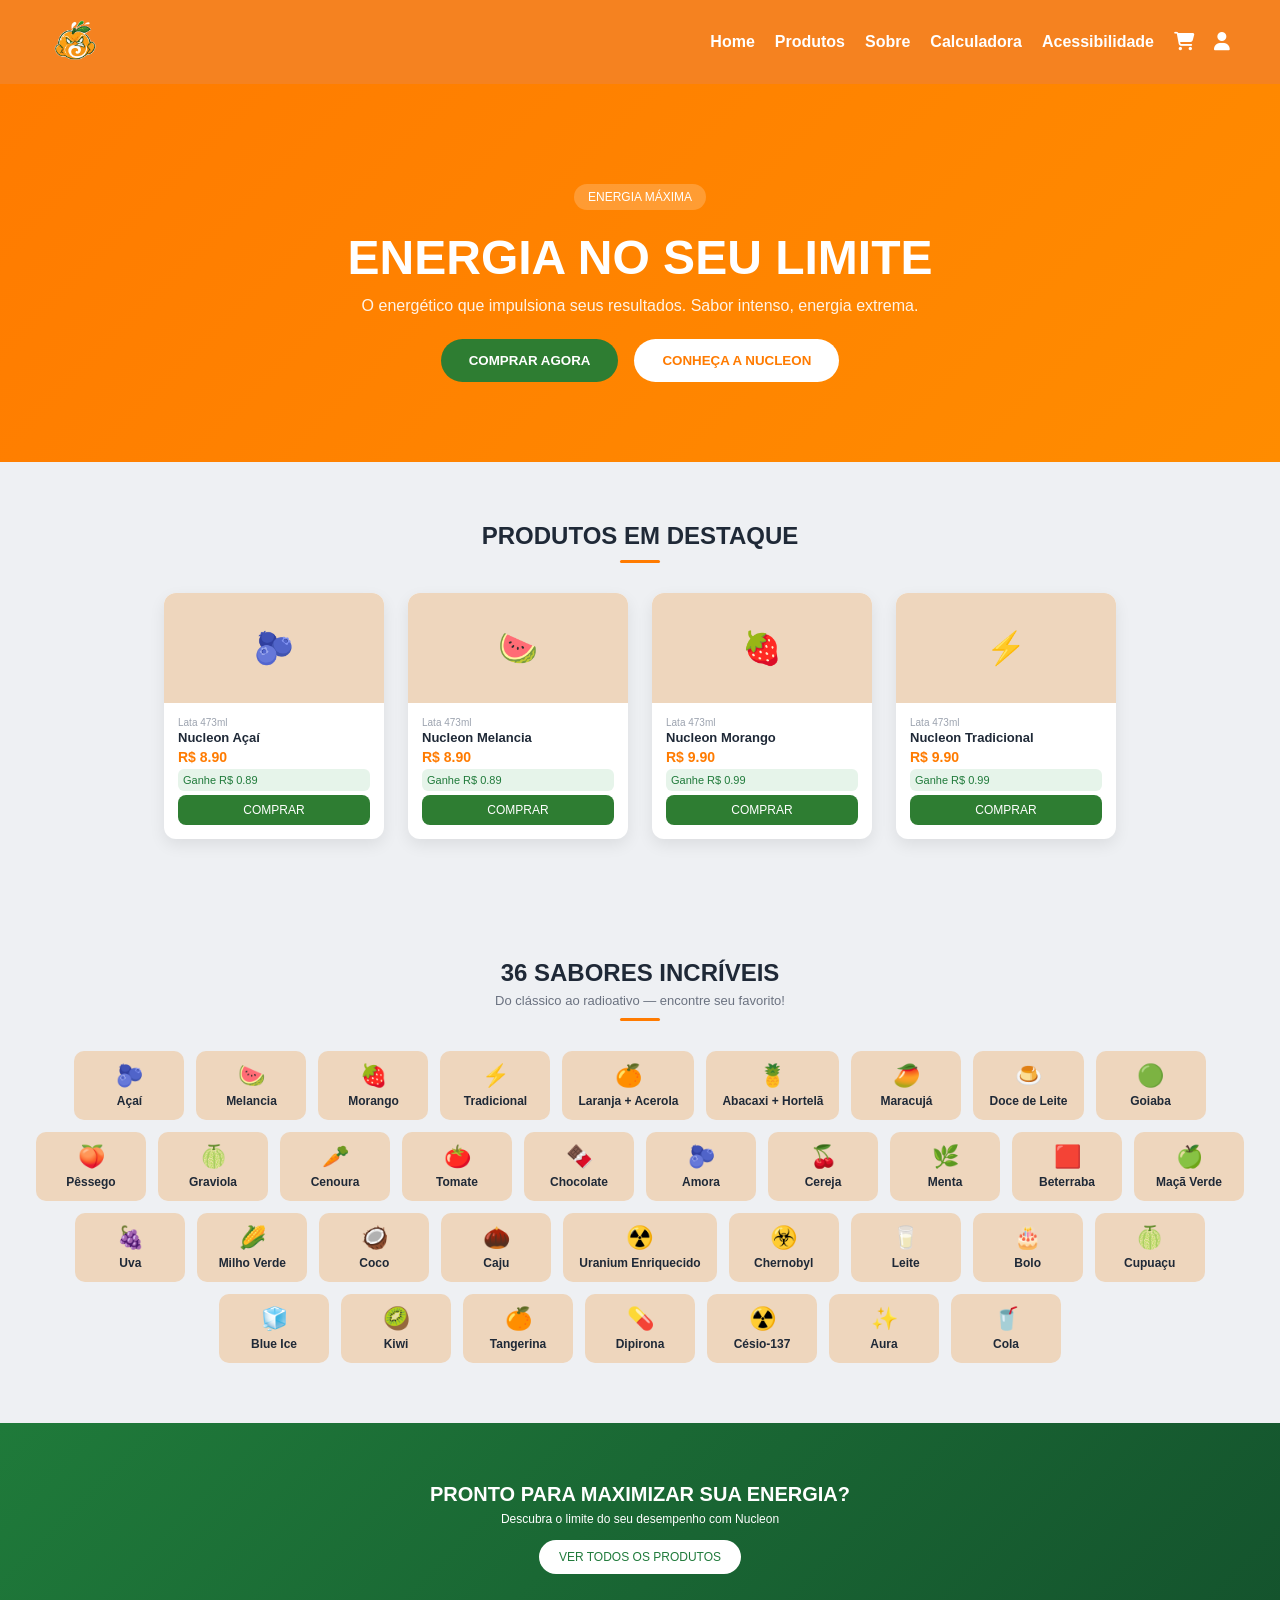
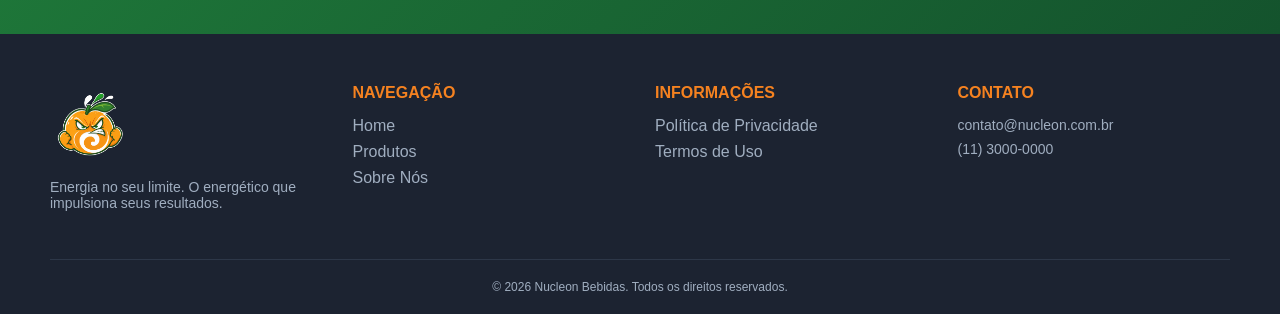
==== commit d7a0d253: "Adição de acessibilidade." ====
--- a/index.html
+++ b/index.html
@@ -26,6 +26,7 @@
       <a href="#">Produtos</a>
       <a href="sobre.html">Sobre</a>
       <a href="calculadora.html">Calculadora</a>
+      <a href="acessibilidade.html">Acessibilidade</a>
       <a href="#"><button class="icon-btn"><i class="fa-solid fa-cart-shopping"></i></button></a>
       <a href="login.html"><button class="icon-btn"><i class="fa-solid fa-user"></i></button></a>
     </nav>
--- a/styleIndex.css
+++ b/styleIndex.css
@@ -242,4 +242,34 @@
     .flavors {
         flex-wrap: wrap
     }
+}
+
+.flavors {
+    display: flex;
+    justify-content: center;
+    gap: 12px;
+    margin-top: 20px;
+    flex-wrap: wrap;
+}
+
+.flavor {
+    background: #EED6BD;
+    padding: 12px 16px;
+    border-radius: 10px;
+    font-size: 12px;
+    text-align: center;
+    min-width: 110px;
+    font-weight: 600;
+    transition: 0.3s;
+}
+
+.flavor:hover {
+    transform: translateY(-4px);
+    background: #ffddb9;
+}
+
+.flavor span {
+    display: block;
+    font-size: 22px;
+    margin-bottom: 5px;
 }
